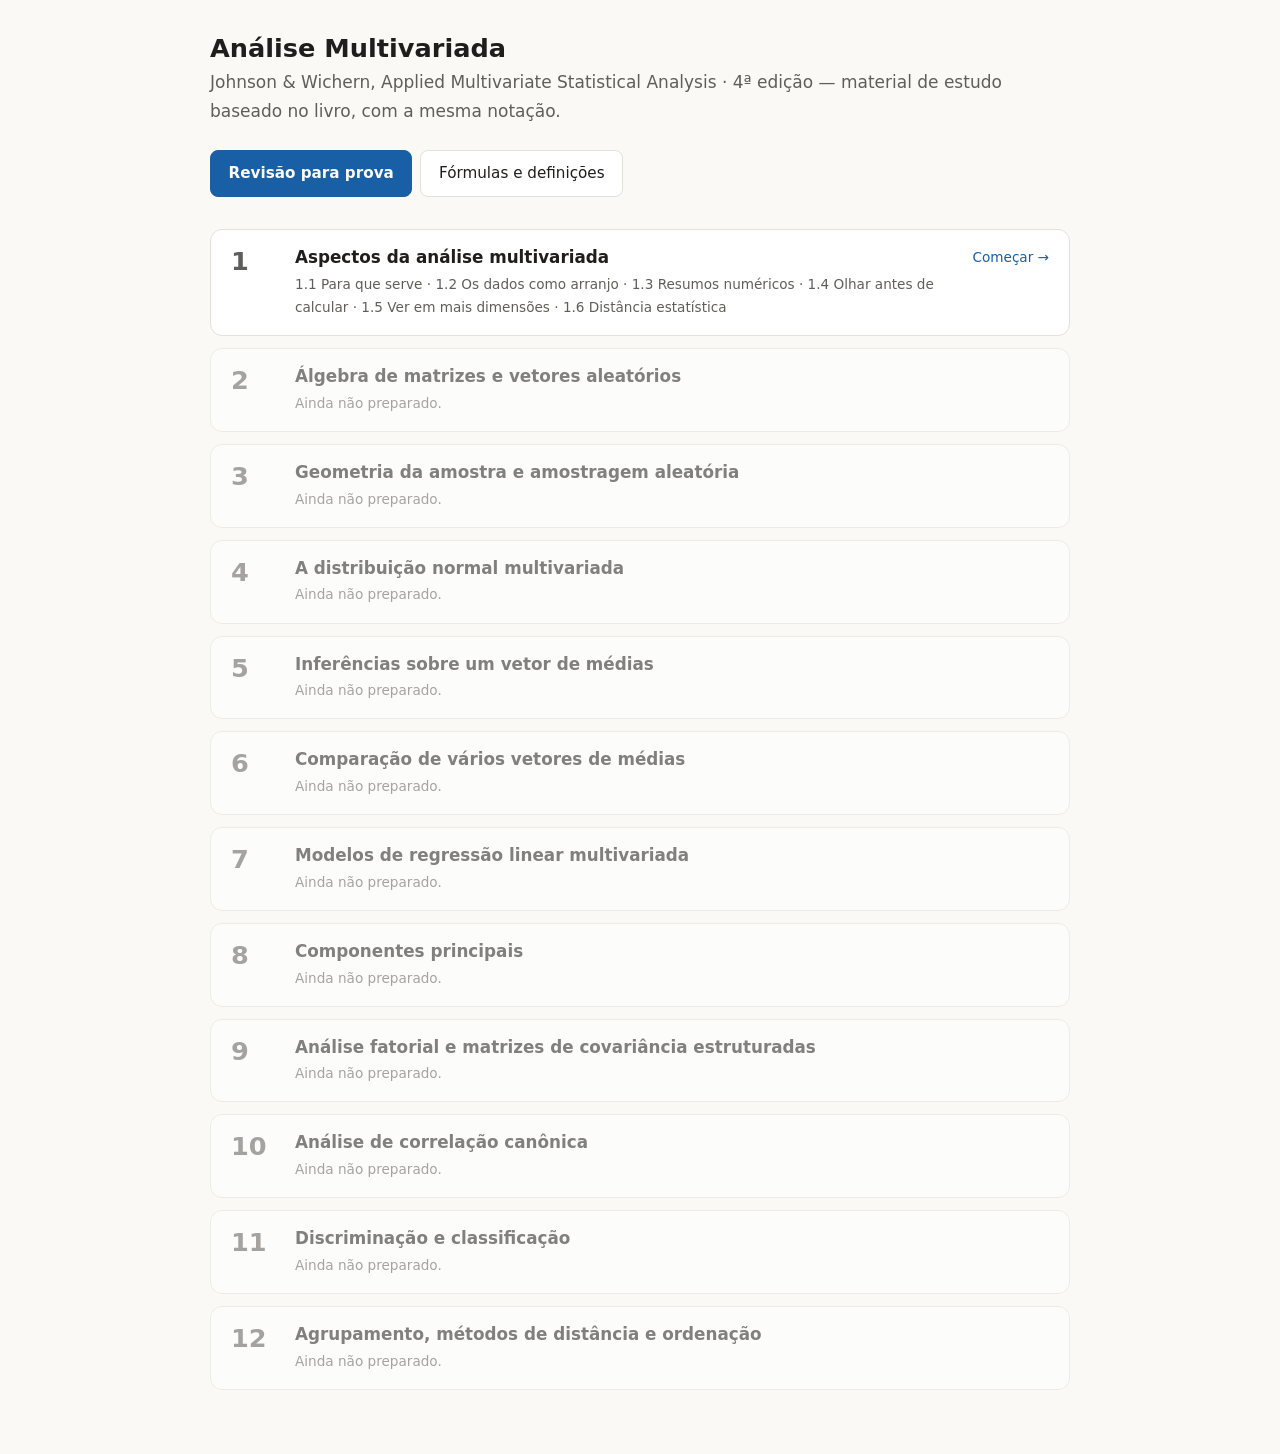
==== index.html @ ebdd4014 "Capítulo 1: Aspectos da análise multivariada Co-Authored-By: Claude Opus 5.5 <noreply@anthropic.com>" ====
<!DOCTYPE html>
<html lang="pt-BR">
<head>
<meta charset="utf-8">
<meta name="viewport" content="width=device-width, initial-scale=1, viewport-fit=cover">
<title>Livro</title>
<link rel="stylesheet" href="assets/estudo.css">
</head>
<body>
<main class="site">
  <h1 id="titulo"></h1>
  <p class="sub" id="sub"></p>
  <nav class="site-nav">
    <a class="btn primario" href="revisao.html">Revisão para prova</a>
    <a class="btn" href="formulas.html">Fórmulas e definições</a>
  </nav>
  <div class="cap-lista" id="capitulos"></div>
</main>
<script src="assets/site.js"></script>
<script>
(function () {
  var S = window.SITE || { slug: '', livro: { titulo: 'Livro' }, capitulos: [] };
  var L = S.livro;
  document.title = L.titulo;
  document.getElementById('titulo').textContent = L.titulo;
  document.getElementById('sub').textContent = [L.autores, L.edicao].filter(Boolean).join(' · ') +
    (L.autores || L.edicao ? ' — ' : '') + 'material de estudo baseado no livro, com a mesma notação.';
  var lista = document.getElementById('capitulos');
  S.capitulos.forEach(function (c) {
    var pronto = c.status === 'pronto';
    var d = document.createElement('div'); d.className = 'cap ' + (pronto ? 'pronto' : 'pendente');
    var num = document.createElement('div'); num.className = 'num'; num.textContent = c.numero;
    var meio = document.createElement('div');
    var h = document.createElement('h2');
    if (pronto) { var a = document.createElement('a'); a.href = c.arquivo; a.textContent = c.titulo; h.appendChild(a); }
    else h.textContent = c.titulo;
    var sec = document.createElement('p'); sec.className = 'secoes';
    sec.textContent = pronto ? (c.secoes || []).map(function (s) { return s.numero + ' ' + s.titulo; }).join(' · ') : 'Ainda não preparado.';
    meio.appendChild(h); meio.appendChild(sec);
    var acao = document.createElement('div'); acao.className = 'acao';
    if (pronto) {
      var est = null;
      try { est = JSON.parse(localStorage.getItem('estatistica-tdah:' + S.slug + '/' + c.id) || 'null'); } catch (e) {}
      var link = document.createElement('a');
      if (est && typeof est.atual === 'number') {
        link.href = c.arquivo + '#passo-' + (est.atual + 1); link.textContent = 'Continuar →';
        acao.appendChild(link);
        if (est.onde) { var o = document.createElement('span'); o.className = 'onde'; o.textContent = est.onde; acao.appendChild(o); }
      } else { link.href = c.arquivo; link.textContent = 'Começar →'; acao.appendChild(link); }
    }
    d.appendChild(num); d.appendChild(meio); d.appendChild(acao);
    lista.appendChild(d);
  });
  if (!S.capitulos.length) lista.textContent = 'Nenhum capítulo ainda.';
})();
</script>
</body>
</html>
---- assets/estudo.css ----
:root {
  --bg: #faf9f6; --card: #ffffff; --text: #1f1e1c; --muted: #5f5e5a; --border: #e3e1da;
  --accent: #185fa5; --accent-bg: #e6f1fb; --ok: #3b6d11; --ok-bg: #eaf3de;
  --err: #a32d2d; --err-bg: #fcebeb; --warn: #854f0b; --warn-bg: #faeeda; --roxo: #534ab7;
  --s1: #c2410c; --s2: #534ab7; --s3: #0f766e;
  box-sizing: border-box;
  padding-top: env(safe-area-inset-top, 0px);
  padding-bottom: env(safe-area-inset-bottom, 0px);
}
@media (prefers-color-scheme: dark) {
  :root:not([data-theme="light"]) {
    --bg: #1c1c1b; --card: #262625; --text: #eeede8; --muted: #b4b2a9; --border: #3a3a38;
    --accent: #85b7eb; --accent-bg: #0c2a4a; --ok: #97c459; --ok-bg: #1f3310;
    --err: #f09595; --err-bg: #3d1414; --warn: #ef9f27; --warn-bg: #3a2604; --roxo: #afa9ec;
    --s1: #fb9a5b; --s2: #afa9ec; --s3: #5fd3c0;
  }
}
:root[data-theme="dark"] {
  --bg: #1c1c1b; --card: #262625; --text: #eeede8; --muted: #b4b2a9; --border: #3a3a38;
  --accent: #85b7eb; --accent-bg: #0c2a4a; --ok: #97c459; --ok-bg: #1f3310;
  --err: #f09595; --err-bg: #3d1414; --warn: #ef9f27; --warn-bg: #3a2604; --roxo: #afa9ec;
  --s1: #fb9a5b; --s2: #afa9ec; --s3: #5fd3c0;
}
html { scroll-padding-top: env(safe-area-inset-top, 0px); }
*, *::before, *::after { box-sizing: inherit; }
body { margin: 0; background: var(--bg); color: var(--text); font-family: "Inter", system-ui, -apple-system, "Segoe UI", Roboto, sans-serif; font-size: 17px; line-height: 1.7; }
.wrap { max-width: 1200px; margin: 0 auto; padding: 1.75rem 2rem 3rem; }
@media (max-width: 700px) { .wrap { padding: 1.25rem 1rem 3rem; } }
h1 { font-size: 1.5rem; font-weight: 600; margin: 0 0 .25rem; line-height: 1.3; }
h2 { font-size: 1.25rem; font-weight: 600; margin: 0 0 .75rem; line-height: 1.35; }
h3 { font-size: 1.05rem; font-weight: 600; margin: 1.25rem 0 .5rem; }
h4 { font-size: .95rem; font-weight: 600; margin: 0 0 .4rem; }
p { margin: 0 0 .9rem; }
.contexto { color: var(--muted); font-size: .95rem; margin: 0 0 1rem; }
.abas { display: flex; gap: .5rem; margin: 0 0 1.25rem; border-bottom: 1px solid var(--border); }
.abas button { background: none; border: none; border-bottom: 2px solid transparent; padding: .6rem .9rem; font: inherit; font-size: .95rem; color: var(--muted); cursor: pointer; }
.abas button[aria-selected="true"] { color: var(--accent); border-bottom-color: var(--accent); font-weight: 600; }
.passo { background: var(--card); border: 1px solid var(--border); border-radius: 12px; padding: 1.25rem; max-width: 800px; margin: 0 auto; }
.passo.com-apoio { max-width: none; }
.texto > :first-child, .apoio > :first-child { margin-top: 0; }
.texto > :last-child, .apoio > :last-child { margin-bottom: 0; }
/* Sem barras de rolagem internas: a coluna de apoio nunca rola sozinha.
   O topo do "sticky" é calculado no script: se o apoio couber na tela, fica preso no alto;
   se for mais alto que a tela, rola com a página e prende pela base. */
@media (min-width: 960px) {
  .passo { padding: 1.75rem 2rem; }
  .passo.com-apoio { display: grid; grid-template-columns: minmax(0, 1fr) minmax(0, 1fr); gap: 2.5rem; align-items: start; }
  .apoio { position: sticky; top: 1rem; }
  .resumo-grid { display: grid; grid-template-columns: minmax(0, 1fr) minmax(0, 1fr); gap: 2.5rem; align-items: start; }
  .resumo-grid .lado { grid-template-columns: 1fr; }
  .apoio .sim > svg { max-height: 40vh; }
}
@media (max-width: 959px) { .apoio { margin-top: 1rem; } }

/* ---- Blocos de leitura ---- */
.ideia { background: var(--accent-bg); color: var(--text); border-left: 4px solid var(--accent); padding: .75rem 1rem; margin: 1rem 0; }
.ideia::before { content: "Ideia central"; display: block; font-size: .8rem; font-weight: 600; color: var(--accent); margin-bottom: .2rem; }
.definicao { border-left: 4px solid var(--roxo); padding: .4rem 0 .4rem 1rem; margin: 1rem 0; }
.exemplo { background: var(--bg); border: 1px solid var(--border); border-radius: 8px; padding: .8rem 1rem; margin: 1rem 0; }
.exemplo::before { content: "Exemplo"; display: block; font-size: .8rem; font-weight: 600; color: var(--muted); margin-bottom: .2rem; }
.confira { border-left: 4px solid var(--ok); padding: .4rem 0 .4rem 1rem; margin: 1rem 0; font-size: .95rem; }
.confira::before { content: "Confira"; display: block; font-size: .8rem; font-weight: 600; color: var(--ok); margin-bottom: .1rem; }
.confira ul { margin: 0; padding-left: 1.1rem; }
.compara { display: grid; grid-template-columns: minmax(0, 1fr) minmax(0, 1fr); gap: .75rem; margin: 1rem 0; }
.compara > div { border: 1px solid var(--border); border-radius: 8px; padding: .7rem .8rem; font-size: .95rem; }
.compara > div > :last-child { margin-bottom: 0; }
.compara ul { margin: 0; padding-left: 1.1rem; }
.compara li { margin-bottom: .3rem; }
@media (max-width: 600px) { .compara { grid-template-columns: 1fr; } }
details.demo { border: 1px dashed var(--border); border-radius: 8px; padding: .5rem .9rem; margin: 1rem 0; }
details.demo > summary { cursor: pointer; font-weight: 600; font-size: .95rem; color: var(--muted); }
details.demo[open] > summary { margin-bottom: .6rem; }

/* ---- Fórmulas: nunca rolam; encolhem para caber ---- */
.formula { margin: 1rem 0; }
mjx-container[jax="SVG"][display="true"] { margin: .6em 0 !important; max-width: 100%; }
mjx-container[jax="SVG"][display="true"] > svg { max-width: 100%; height: auto; }
.s1 { color: var(--s1); } .s2 { color: var(--s2); } .s3 { color: var(--s3); }
.legenda { list-style: none; padding: 0; margin: .2rem 0 0; font-size: .93rem; display: flex; flex-wrap: wrap; column-gap: 1.25rem; row-gap: .1rem; }

/* ---- Atividades (tudo que é "sua vez" usa o fundo âmbar) ---- */
.pare, .prever, .lacunas, .acheerro { background: var(--warn-bg); border-radius: 8px; padding: .9rem 1rem; margin: 1rem 0; }
.pare::before, .prever::before, .lacunas::before, .acheerro::before { display: block; font-size: .8rem; font-weight: 600; color: var(--warn); margin-bottom: .2rem; }
.pare::before { content: "Pare e tente"; }
.prever::before { content: "Preveja antes de mexer"; }
.prever:not([data-sim])::before { content: "Preveja"; }
.lacunas::before { content: "Complete"; }
.acheerro::before { content: "Ache o erro"; }
.pare .resposta, .prever .explica { border-top: 1px solid var(--border); padding-top: .6rem; margin-top: .6rem; }
.pare > :last-child, .prever > :last-child, .lacunas > :last-child, .acheerro > :last-child { margin-bottom: 0; }
.prever .alts { display: flex; flex-wrap: wrap; gap: .4rem; margin-bottom: .5rem; }
.prever .alts button { font: inherit; font-size: .93rem; padding: .4rem .8rem; border: 1px solid var(--border); border-radius: 999px; background: var(--card); color: var(--text); cursor: pointer; }
.prever .alts button.escolhida { border-color: var(--accent); box-shadow: inset 0 0 0 1px var(--accent); font-weight: 600; }
.prever .alts button.certa { border-color: var(--ok); background: var(--ok-bg); }
.prever .alts button.errada { border-color: var(--err); background: var(--err-bg); }
.aviso-prever { font-size: .88rem; color: var(--muted); margin: 0 0 .4rem; }
.aviso-prever:empty { display: none; }
.sim.travada { opacity: .45; }
input.lacuna { width: 6.5em; font: inherit; padding: .1rem .4rem; border: 1px solid var(--muted); border-radius: 6px; background: var(--card); color: var(--text); text-align: center; }
input.lacuna.ok { border-color: var(--ok); background: var(--ok-bg); }
input.lacuna.no { border-color: var(--err); background: var(--err-bg); }
.res-lacunas { font-size: .93rem; margin: .5rem 0 0; }
.res-lacunas:empty { display: none; }
.res-lacunas.ok { color: var(--ok); } .res-lacunas.no { color: var(--err); }
.lacunas .dica { font-size: .93rem; margin: .5rem 0 0; }
.lacunas .resolucao { border-top: 1px solid var(--border); padding-top: .6rem; margin-top: .6rem; }
.acheerro .linhas { list-style: none; padding: 0; margin: .4rem 0 0; display: grid; gap: .35rem; counter-reset: linha; }
.acheerro .linhas li { counter-increment: linha; }
.acheerro .linhas button { width: 100%; text-align: left; font: inherit; font-size: .95rem; line-height: 1.5; padding: .45rem .7rem; border: 1px solid var(--border); border-radius: 8px; background: var(--card); color: var(--text); cursor: pointer; }
.acheerro .linhas button::before { content: counter(linha) ". "; color: var(--muted); }
.acheerro .linhas button.achou { border-color: var(--ok); background: var(--ok-bg); }
.acheerro .linhas button.correta { border-color: var(--err); background: var(--err-bg); }

/* ---- Questões ---- */
.quiz { margin: 1.25rem 0; }
.quiz .enunciado { font-weight: 600; }
.quiz .alts { display: grid; gap: .5rem; }
.quiz .alts button { text-align: left; font: inherit; font-size: .97rem; line-height: 1.5; padding: .7rem .9rem; border: 1px solid var(--border); border-radius: 8px; background: var(--card); color: var(--text); cursor: pointer; }
.quiz .alts button.certa { border-color: var(--ok); background: var(--ok-bg); }
.quiz .alts button.errada { border-color: var(--err); background: var(--err-bg); }
.fb { display: none; font-size: .93rem; padding: .6rem .9rem; border-radius: 8px; margin-top: .5rem; }
.fb.mostrar { display: block; }
.fb.ok { background: var(--ok-bg); color: var(--ok); }
.fb.no { background: var(--err-bg); color: var(--err); }

/* ---- Simulações ---- */
.sim { border: 1px solid var(--border); border-radius: 8px; padding: .9rem; margin: 1rem 0; transition: opacity .2s; }
.sim label { display: flex; flex-wrap: wrap; align-items: center; column-gap: .75rem; row-gap: .1rem; font-size: .9rem; color: var(--muted); margin-bottom: .35rem; }
.sim input[type=range] { flex: 1 1 170px; min-width: 0; }
.sim > svg { width: 100%; max-width: 460px; height: auto; display: block; margin: .5rem auto 0; }
svg.fig { width: 100%; max-width: 420px; height: auto; display: block; margin: .5rem auto 0; }
/* rede de segurança: um traço que passe 1–2 unidades do viewBox aparece em vez de ser cortado.
   O desenho em si deve caber no viewBox (scripts/conferir_figuras.js confere). */
.sim > svg, svg.fig { overflow: visible; }

/* ---- Tabelas: cabem na largura, sem rolagem lateral ---- */
.escala { max-width: 100%; }
.tab { border-collapse: collapse; font-size: .92rem; width: 100%; font-variant-numeric: tabular-nums; }
.tab th, .tab td { padding: .35rem .5rem; text-align: center; border-bottom: 1px solid var(--border); }
.tab td { white-space: nowrap; }
.tab th { font-weight: 600; color: var(--muted); }
@media (max-width: 600px) { .tab { font-size: .8rem; } .tab th, .tab td { padding: .3rem .2rem; } }

/* ---- Navegação ---- */
.nav { display: flex; justify-content: space-between; gap: .75rem; margin-top: 1.25rem; }
.nav button, .btn { font: inherit; font-size: .95rem; padding: .6rem 1.1rem; border-radius: 8px; border: 1px solid var(--border); background: var(--card); color: var(--text); cursor: pointer; }
.btn.pequeno { padding: .35rem .8rem; font-size: .85rem; }
.nav button.primario, .btn.primario { background: var(--accent); border-color: var(--accent); color: var(--bg); font-weight: 600; }
/* ---- Passos da seção atual, no topo: só para percorrer a seção (sem ✓, sem o capítulo inteiro) ---- */
.subtopicos { position: relative; display: flex; flex-wrap: wrap; align-items: baseline; column-gap: 1.2rem; row-gap: .15rem; margin: 0 0 1.1rem; padding-bottom: .3rem; border-bottom: 1px solid var(--border); }
.subtopicos .sub-secao { font-size: .8rem; color: var(--muted); margin-right: .2rem; }
.subtopicos button { background: none; border: none; font: inherit; font-size: .92rem; color: var(--muted); padding: .2rem 0 .3rem; cursor: pointer; transition: color .2s; }
.subtopicos button:hover, .subtopicos button:focus-visible { color: var(--text); outline: none; }
.subtopicos button.atual { color: var(--accent); }
.sub-sublinhado { position: absolute; left: 0; top: 0; height: 2px; width: 0; border-radius: 2px; background: var(--accent); pointer-events: none; transition: transform .45s cubic-bezier(.22, 1, .36, 1), width .45s cubic-bezier(.22, 1, .36, 1); }
@media (prefers-reduced-motion: reduce) { .sub-sublinhado, .subtopicos button { transition: none; } }

/* ---- Trilho lateral: sumário do capítulo que só aparece quando chamado ----
   Fechado: um traço por seção na borda esquerda. Ao passar o mouse, tocar ou focar,
   o painel desliza, os itens entram em cascata e o marcador escorrega até o passo atual. */
@media (max-width: 1300px) { .wrap { padding-left: calc(28px + 1.5rem); } }
@media (max-width: 700px) { .wrap { padding-left: calc(28px + .5rem); } }
.trilho { position: fixed; top: 0; bottom: 0; left: 0; width: 28px; z-index: 25; cursor: pointer; outline: none; }
.trilho-tracos { position: absolute; left: 9px; top: 50%; transform: translateY(-50%); display: flex; flex-direction: column; gap: 9px; transition: opacity .2s ease, transform .35s cubic-bezier(.22, 1, .36, 1); }
.trilho:not(.aberto):hover .trilho-tracos { transform: translate(2px, -50%); }
.trilho.aberto .trilho-tracos { opacity: 0; transform: translate(10px, -50%); }
.traco { width: 9px; height: 3px; border-radius: 2px; background: var(--border); transition: width .45s cubic-bezier(.22, 1, .36, 1), background-color .35s; }
.traco.vista { background: var(--muted); }
.traco.atual { width: 17px; background: var(--accent); }
.trilho-painel { position: absolute; top: 0; bottom: 0; left: 0; width: min(300px, 85vw); padding: 1.25rem 1rem 1.25rem 1.1rem; display: flex; flex-direction: column; justify-content: center; gap: .7rem; background: var(--card); border-right: 1px solid var(--border); border-radius: 0 18px 18px 0; box-shadow: 8px 0 30px rgba(0,0,0,.14); transform: translateX(calc(-100% - 40px)); visibility: hidden; transition: transform .42s cubic-bezier(.22, 1, .36, 1), visibility 0s linear .42s; cursor: default; }
.trilho.aberto .trilho-painel { transform: none; visibility: visible; transition: transform .42s cubic-bezier(.22, 1, .36, 1), visibility 0s; }
.trilho-cap { font-size: .75rem; color: var(--muted); margin: 0; padding-left: .9rem; }
.trilho-lista { position: relative; display: flex; flex-direction: column; }
.trilho-lista button, .trilho-rodape { opacity: 0; transform: translateX(-14px); transition: opacity .15s ease, transform .2s ease, background-color .15s, color .15s; }
.trilho.aberto .trilho-lista button, .trilho.aberto .trilho-rodape { opacity: 1; transform: none; transition: opacity .3s ease calc(var(--i, 0) * 28ms + 90ms), transform .45s cubic-bezier(.22, 1, .36, 1) calc(var(--i, 0) * 28ms + 90ms), background-color .15s, color .15s; }
.trilho-lista button { text-align: left; background: none; border: none; font: inherit; font-size: .9rem; line-height: 1.35; color: var(--muted); padding: .32rem .5rem .32rem .9rem; border-radius: 8px; cursor: pointer; }
.trilho-lista button:hover, .trilho-lista button:focus-visible { background: var(--accent-bg); color: var(--text); outline: none; }
.trilho-secao.vista { color: var(--text); }
.trilho-secao.atual { color: var(--accent); font-weight: 600; }
.trilho-passo { font-size: .84rem !important; padding-left: 1.75rem !important; }
.trilho-passo.atual { color: var(--text); font-weight: 600; }
.trilho-marcador { position: absolute; left: .95rem; top: 0; width: 3px; height: 0; border-radius: 2px; background: var(--accent); transition: transform .5s cubic-bezier(.22, 1, .36, 1), height .5s cubic-bezier(.22, 1, .36, 1), opacity .3s; }
.trilho-rodape { display: flex; flex-wrap: wrap; gap: .4rem; border-top: 1px solid var(--border); padding: .75rem 0 0 .9rem; }
.trilho.compacto .trilho-lista button { font-size: .8rem; padding-top: .16rem; padding-bottom: .16rem; }
@media (prefers-reduced-motion: reduce) {
  .trilho *, .trilho *::before { transition-duration: 0s !important; transition-delay: 0s !important; }
}
.retomada { background: var(--card); border: 1px solid var(--accent); border-radius: 12px; padding: 1rem 1.25rem; max-width: 800px; margin: 0 auto 1rem; }
.retomada::before { content: "De volta"; display: block; font-size: .8rem; font-weight: 600; color: var(--accent); margin-bottom: .2rem; }
.retomada .item { border-top: 1px solid var(--border); padding: .6rem 0; }
.retomada .item p { margin: 0 0 .4rem; }
.retomada .ideia { margin: .5rem 0 0; }

/* ---- Resumo ---- */
.lado { display: grid; grid-template-columns: repeat(auto-fit, minmax(240px, 1fr)); gap: .75rem; }
.lado > div { background: var(--card); border: 1px solid var(--border); border-radius: 8px; padding: .8rem 1rem; }
.resumo-lista { padding-left: 1.2rem; }
.resumo-lista li { margin-bottom: .4rem; }
.revisao { background: var(--card); border: 1px solid var(--border); border-radius: 12px; padding: 1rem 1.25rem; margin: 0 0 1.5rem; }
.revisao h3 { margin-top: 0; }
.rev-cabeca { font-size: .85rem; color: var(--muted); margin: 0 0 .3rem; }
.rev-acoes { display: flex; flex-wrap: wrap; gap: .5rem; margin-top: .75rem; }

/* ---- Referências: balão, gaveta e painel ---- */
.ref { color: var(--accent); border-bottom: 1px dashed var(--accent); cursor: pointer; }
.ref:focus-visible { outline: 2px solid var(--accent); outline-offset: 2px; }
.destaque { animation: piscar 1.6s ease-out; }
@keyframes piscar { 0%, 30% { box-shadow: 0 0 0 3px var(--accent); } 100% { box-shadow: 0 0 0 3px transparent; } }
.balao { position: absolute; z-index: 20; width: min(380px, calc(100vw - 24px)); background: var(--card); border: 1px solid var(--accent); border-radius: 10px; padding: .7rem .9rem; font-size: .93rem; box-shadow: 0 6px 20px rgba(0,0,0,.15); }
.balao .formula, .balao .exemplo, .balao .definicao, .gaveta .formula, .gaveta .exemplo, #painel .formula, #painel .exemplo { margin: .3rem 0; }
.rotulo-ref { font-size: .78rem; color: var(--muted); margin: 0 0 .2rem; }
.ir-passo { font: inherit; font-size: .85rem; background: none; border: none; color: var(--accent); padding: .3rem 0 0; cursor: pointer; text-decoration: underline; }
/* A gaveta não tem rolagem própria: se o conteúdo não couber, ele abre como painel de página inteira. */
.gaveta { position: fixed; left: 0; right: 0; bottom: 0; z-index: 30; background: var(--card); border-top: 1px solid var(--border); border-radius: 14px 14px 0 0; box-shadow: 0 -6px 24px rgba(0,0,0,.18); padding: .9rem 1rem calc(1rem + env(safe-area-inset-bottom, 0px)); }
.gaveta-interno { max-width: 900px; margin: 0 auto; }
.gaveta-topo { display: flex; justify-content: space-between; align-items: center; gap: .5rem; margin-bottom: .4rem; }
.gaveta-topo strong { font-size: 1rem; }
.gaveta-item { border-top: 1px solid var(--border); padding: .6rem 0; }
.gaveta-item:first-of-type { border-top: none; }
#painel { max-width: 900px; margin: 0 auto; }
.painel-lista { display: grid; grid-template-columns: repeat(auto-fit, minmax(320px, 1fr)); gap: 0 2rem; }
.nota-painel { font-size: .88rem; color: var(--muted); margin-top: .75rem; }
[hidden] { display: none !important; }

/* ---- Integração com o site do livro ---- */
.sub-livro { margin-left: auto; font-size: .78rem; color: var(--muted); }
.fim-capitulo { display: flex; flex-wrap: wrap; justify-content: space-between; gap: .75rem; margin-top: 2rem; padding-top: 1.25rem; border-top: 1px solid var(--border); }
.fim-capitulo a, a.btn { text-decoration: none; display: inline-block; }

/* ---- Páginas gerais: início, revisão para prova, fórmulas ---- */
.site { max-width: 900px; margin: 0 auto; padding: 2rem 1.25rem 4rem; }
.site h1 { font-size: 1.6rem; margin-bottom: .2rem; }
.site .sub { color: var(--muted); margin: 0 0 1.5rem; }
.site-nav { display: flex; flex-wrap: wrap; gap: .5rem; margin: 0 0 2rem; }
.site-nav a { text-decoration: none; }
.cap-lista { display: grid; gap: .75rem; }
.cap { display: grid; grid-template-columns: 3rem minmax(0, 1fr) auto; gap: 1rem; align-items: start; background: var(--card); border: 1px solid var(--border); border-radius: 12px; padding: 1rem 1.25rem; transition: border-color .2s, transform .25s cubic-bezier(.22, 1, .36, 1); }
.cap.pronto:hover { border-color: var(--accent); transform: translateX(3px); }
.cap .num { font-size: 1.6rem; font-weight: 600; color: var(--muted); line-height: 1.2; }
.cap h2 { font-size: 1.05rem; margin: 0 0 .25rem; }
.cap h2 a { color: var(--text); text-decoration: none; }
.cap .secoes { font-size: .85rem; color: var(--muted); margin: 0; }
.cap .acao { font-size: .85rem; text-align: right; white-space: nowrap; }
.cap .acao a { color: var(--accent); text-decoration: none; }
.cap .acao .onde { display: block; color: var(--muted); font-size: .78rem; white-space: normal; max-width: 14rem; }
.cap.pendente { opacity: .55; }
.cap.pendente .acao { color: var(--muted); }
@media (max-width: 600px) { .cap { grid-template-columns: 2.2rem minmax(0, 1fr); } .cap .acao { grid-column: 2; text-align: left; } }
.chips { display: flex; flex-wrap: wrap; gap: .4rem; margin: .5rem 0 1rem; }
.chips button { font: inherit; font-size: .85rem; padding: .3rem .8rem; border-radius: 999px; border: 1px solid var(--border); background: var(--card); color: var(--muted); cursor: pointer; transition: all .2s; }
.chips button.on { border-color: var(--accent); color: var(--accent); background: var(--accent-bg); }
.config-rev { background: var(--card); border: 1px solid var(--border); border-radius: 12px; padding: 1rem 1.25rem; margin-bottom: 1.25rem; }
.config-rev label { font-size: .9rem; color: var(--muted); }
.config-rev select { font: inherit; font-size: .9rem; padding: .2rem .4rem; border-radius: 6px; border: 1px solid var(--border); background: var(--card); color: var(--text); }
.questao-rev { background: var(--card); border: 1px solid var(--border); border-radius: 12px; padding: 1.25rem; }
.placar { display: grid; gap: .3rem; margin: .5rem 0 1rem; font-size: .95rem; }
.grupo-formulas { margin: 0 0 2rem; }
.grupo-formulas h2 { font-size: 1.15rem; border-bottom: 1px solid var(--border); padding-bottom: .3rem; }
.grupo-formulas h3 { font-size: .95rem; color: var(--muted); margin: 1rem 0 .3rem; }
.item-formula { border-top: 1px solid var(--border); padding: .6rem 0; }
.item-formula:first-of-type { border-top: none; }
.item-formula a { font-size: .85rem; color: var(--accent); }

/* ---- Proteção das fórmulas ----
   O MathJax desenha cada fórmula como um <svg>. Regras de gráfico precisam usar "> svg" (filho direto);
   esta regra, por último e mais específica, garante que fórmulas no meio do texto nunca herdem tamanho de gráfico. */
mjx-container[jax="SVG"]:not([display="true"]) > svg { width: auto; height: auto; max-width: none; max-height: none; display: inline; margin: 0; }
mjx-container[jax="SVG"][display="true"] > svg { width: auto; margin: 0 auto; }
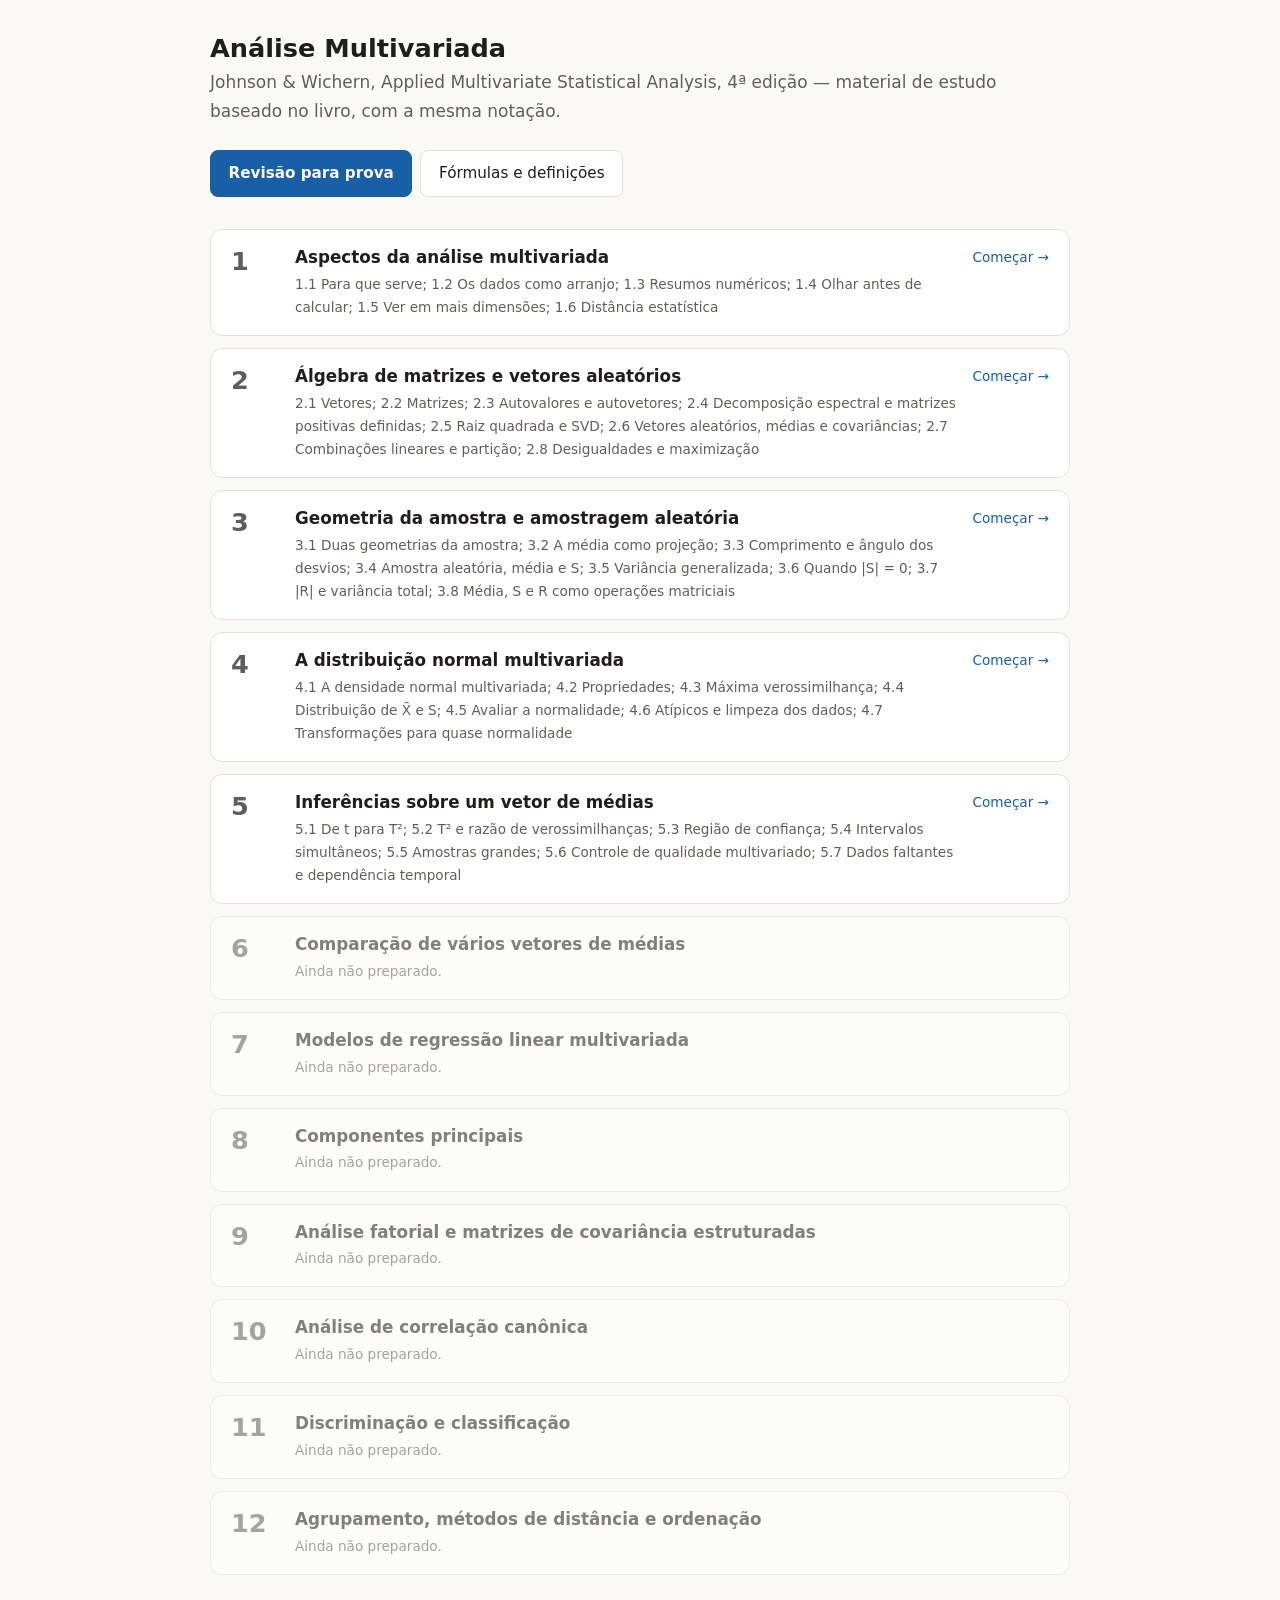
==== commit 193edf66: "Citações entre capítulos, matrizes escritas inteiras, sem separador ·, Resultado em vez de Result Co" ====
--- a/index.html
+++ b/index.html
@@ -23,7 +23,7 @@
   var L = S.livro;
   document.title = L.titulo;
   document.getElementById('titulo').textContent = L.titulo;
-  document.getElementById('sub').textContent = [L.autores, L.edicao].filter(Boolean).join(' · ') +
+  document.getElementById('sub').textContent = [L.autores, L.edicao].filter(Boolean).join(', ') +
     (L.autores || L.edicao ? ' — ' : '') + 'material de estudo baseado no livro, com a mesma notação.';
   var lista = document.getElementById('capitulos');
   S.capitulos.forEach(function (c) {
@@ -35,7 +35,7 @@
     if (pronto) { var a = document.createElement('a'); a.href = c.arquivo; a.textContent = c.titulo; h.appendChild(a); }
     else h.textContent = c.titulo;
     var sec = document.createElement('p'); sec.className = 'secoes';
-    sec.textContent = pronto ? (c.secoes || []).map(function (s) { return s.numero + ' ' + s.titulo; }).join(' · ') : 'Ainda não preparado.';
+    sec.textContent = pronto ? (c.secoes || []).map(function (s) { return s.numero + ' ' + s.titulo; }).join('; ') : 'Ainda não preparado.';
     meio.appendChild(h); meio.appendChild(sec);
     var acao = document.createElement('div'); acao.className = 'acao';
     if (pronto) {
--- a/assets/estudo.css
+++ b/assets/estudo.css
@@ -209,7 +209,7 @@
 .balao { position: absolute; z-index: 20; width: min(380px, calc(100vw - 24px)); background: var(--card); border: 1px solid var(--accent); border-radius: 10px; padding: .7rem .9rem; font-size: .93rem; box-shadow: 0 6px 20px rgba(0,0,0,.15); }
 .balao .formula, .balao .exemplo, .balao .definicao, .gaveta .formula, .gaveta .exemplo, #painel .formula, #painel .exemplo { margin: .3rem 0; }
 .rotulo-ref { font-size: .78rem; color: var(--muted); margin: 0 0 .2rem; }
-.ir-passo { font: inherit; font-size: .85rem; background: none; border: none; color: var(--accent); padding: .3rem 0 0; cursor: pointer; text-decoration: underline; }
+.ir-passo { display: inline-block; font: inherit; font-size: .85rem; background: none; border: none; color: var(--accent); padding: .3rem 0 0; cursor: pointer; text-decoration: underline; }
 /* A gaveta não tem rolagem própria: se o conteúdo não couber, ele abre como painel de página inteira. */
 .gaveta { position: fixed; left: 0; right: 0; bottom: 0; z-index: 30; background: var(--card); border-top: 1px solid var(--border); border-radius: 14px 14px 0 0; box-shadow: 0 -6px 24px rgba(0,0,0,.18); padding: .9rem 1rem calc(1rem + env(safe-area-inset-bottom, 0px)); }
 .gaveta-interno { max-width: 900px; margin: 0 auto; }
@@ -264,5 +264,5 @@
 /* ---- Proteção das fórmulas ----
    O MathJax desenha cada fórmula como um <svg>. Regras de gráfico precisam usar "> svg" (filho direto);
    esta regra, por último e mais específica, garante que fórmulas no meio do texto nunca herdem tamanho de gráfico. */
-mjx-container[jax="SVG"]:not([display="true"]) > svg { width: auto; height: auto; max-width: none; max-height: none; display: inline; margin: 0; }
+mjx-container[jax="SVG"]:not([display="true"]) > svg { width: auto; height: auto; max-width: 100%; max-height: none; display: inline; margin: 0; }
 mjx-container[jax="SVG"][display="true"] > svg { width: auto; margin: 0 auto; }
